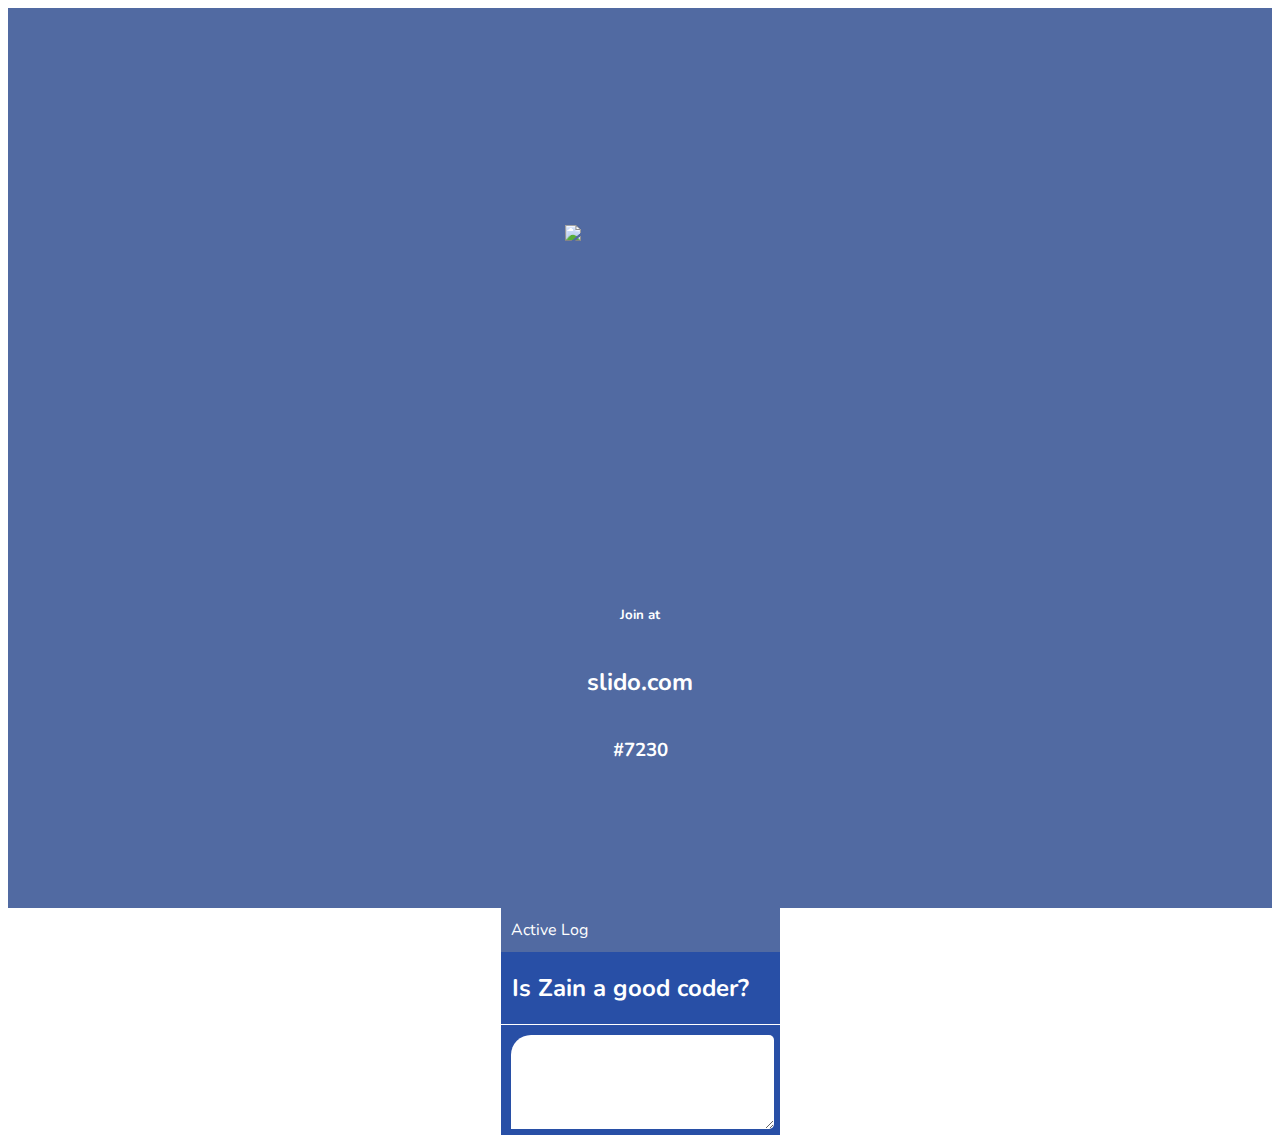
==== quizzy-designs/Screen.html @ 362f245c "intial commit" ====
<!DOCTYPE html>
<html lang="en">
    <head>
        <meta charset="UTF-8">
        <meta name="viewport" content="width=device-width, initial-scale=1.0">
        <title>Document</title>
        <link href="https://cdn.jsdelivr.net/npm/bootstrap@5.0.0-beta1/dist/css/bootstrap.min.css" rel="stylesheet" integrity="sha384-giJF6kkoqNQ00vy+HMDP7azOuL0xtbfIcaT9wjKHr8RbDVddVHyTfAAsrekwKmP1" crossorigin="anonymous">
        <link rel="stylesheet" href="screen.css">
        <script src="https://kit.fontawesome.com/2c36b1428e.js" crossorigin="anonymous"></script>
        <link href="https://fonts.googleapis.com/css2?family=Nunito:wght@700&display=swap" rel="stylesheet">
    </head>
    <body>
        <div
            class="screenParent">

            <!-- Its Screen 1st which is display:flex  class "toggle-flex" replace toggle-flex from toggle-None to hide   -->
            <div class="main toggle-none">
                <div class="container screen1div">
                    <div class="row  screen1">
                        <div class="col-lg-6 ScanTextDiv">
                            <div class="ScanText">

                                <h1>Join The</h1>
                                <h4>Eiusmod perspiciatis</h4>
                                <p>by scanning the code with your phone's camera.</p>

                            </div>
                        </div>
                        <div class="col-lg-6 imgDiv">
                            <div class="Image">

                                <img src="https://miro.medium.com/max/1424/1*sHmqYIYMV_C3TUhucHrT4w.png"/>
                                <div class="gradient"></div>

                                <!-- {!! QrCode::size(200)->size(300)->gradient(255, 0, 0,21,55,87,'vertical')->generate(route('quiz.take',$quiz->quiz_hash)); !!} -->
                            </div>
                        </div>

                    </div>
                </div>
            </div>
            <!-- screen 1st ends here -->

            <!-- its 2nd screen which is display:none replace toggle-None  from toggle-flex  to show-->
            <div class="main2 toggle-flex ">
                <div class="row screen2 col-lg-12 col-md-12">
                    <div class="col-lg-3 col-md-3 none">

                        <div class="col-lg-12 col-md-12 barDiv">
                            <div class="screen2Bar">
                                <img src="https://miro.medium.com/max/1424/1*sHmqYIYMV_C3TUhucHrT4w.png"/>

                            </div>

                        </div>
                        <div class="col-lg-12 col-md-12 screen2Left">
                            <h5>Join at</h5>
                            <h2>slido.com</h2>
                            <h3>#7230</h3>

                        </div>
                    </div>
                    <div class="col-lg-9 col-md-9 chatBody" style="padding: 0;">
                        <div class="col-lg-12 col-md-12">

                            <div class="header col-lg-12 col-md-12">
                                <div>
                                    <div class="activeLOg">
                                        <i class="fas fa-list-ul"></i>
                                        <p>
                                            Active Log</p>
                                    </div>
                                </div>
                            </div>
                            <div class=" col-lg-12 col-md-12 quizBody">

                                <div class="col-lg-12 col-md-12 quizQ">
                                    <h3>Is Zain a good coder?</h3>
                                </div>
                                <div class="quizAns col-lg-12 col-md-12 none toggle-none">
                                    <ul>
                                        <li class="ans">Yes, of Course
                                            <br>
                                            <!-- Its Progress bar which is display none  replace toggle-None from toggle-flex to show  -->
                                            <div class="flex-wrap progress-div toggle-None">
                                                <div class="progress progressBar">
                                                    <div class="progress-bar progress-bar-striped progress-bar-animated " role="progressbar" aria-valuenow="75" aria-valuemin="0" aria-valuemax="100" style="width: 75%"></div>
                                                </div>
                                                <p>
                                                    75%
                                                </p>
                                            </div>
                                        </li>

                                        <li class="ans">Maybe
                                            <br>
                                            <!-- Its Progress bar which is display none  replace toggle-None from toggle-flex for show  -->
                                            <div class="flex-wrap progress-div toggle-None">

                                                <div class="progress progressBar" style="width: 35px;">
                                                    <div class="progress-bar progress-bar-striped progress-bar-animated " role="progressbar" aria-valuenow="0" aria-valuemin="0" aria-valuemax="100" style="width: 0%"></div>
                                                </div>
                                                <p>
                                                    0%
                                                </p>
                                            </div>
                                        </li>

                                        <li class="ans">No, I think Mohsin taught him.
                                            <br>
                                            <!-- Its Progress bar which is display none  replace toggle-None from toggle-flex for show  -->
                                            <div class="flex-wrap progress-div toggle-None">
                                                <div class="progress progressBar" style="width: 35px;">
                                                    <div class="progress-bar progress-bar-striped progress-bar-animated " role="progressbar" aria-valuenow="0" aria-valuemin="0" aria-valuemax="100" style="width: 0%"></div>
                                                </div>
                                                <p>

                                                    0%
                                                </p>
                                            </div>
                                        </li>

                                    </ul>
                                </div>
                                <!-- Its Comment Box which is display none  replace toggle-None from toggle-flex for show  -->
                                <div class="commentBox col-lg-12 col-md-12 form-floating toggle-flex">
                                    <div class="commentBoxDiv">
                                        <textarea cols="30" rows="10"></textarea>
                                        <!-- <div class="arrow"></div> -->
                                        <label for="floatingTextarea"></label>
                                    </div>
                                </div>


                            </div>
                        </div>
                    </div>
                </div>


            </div>
            <!-- 2nd screen ends here -->

        </div>
    </body>
    <script src="https://cdn.jsdelivr.net/npm/bootstrap@5.0.0-beta1/dist/js/bootstrap.bundle.min.js" integrity="sha384-ygbV9kiqUc6oa4msXn9868pTtWMgiQaeYH7/t7LECLbyPA2x65Kgf80OJFdroafW" crossorigin="anonymous"></script>
</html>
---- quizzy-designs/screen.css ----
/* toggle classses */

.toggle-none {
    display: none !important;
}
.toggle-block {
    display: block !important;
}
.toggle-flex {
    display: flex !important;
}
/*  */
* {
    font-family: "Nunito", sans-serif;
}

.main {
    height: 100vh;

    align-items: center;
    justify-content: center;
    background-color: #284fa6;
}
.main .screen1div {
    height: 50vh;
}

.ScanTextDiv {
    display: flex;
    flex-direction: column;
    align-items: center;
    justify-content: center;
}
.ScanText {
    color: white;
    text-align: center;
}
.ScanText h1 {
    font-size: 84px;
}
.ScanText h4 {
    font-size: 54px;
}
.ScanText p {
    font-size: 24px;
}
.imgDiv {
    display: flex;
    align-items: center;
    justify-content: center;
}
.Image {
    width: 250px;
    height: 250px;
    display: flex;
    align-items: center;
    justify-content: center;
}
.Image .gradient {
    width: 250px;
    background: -webkit-linear-gradient(to bottom, #fbd3e9, #bb377d);
    background: linear-gradient(to bottom, #ef453552, #ffffff00);
    height: 250px;
    position: absolute;
}
.Image img {
    width: 100%;
    height: 100%;
}
/* .main2Header{
    background-color: #516aa2;
    height: 100px;

} */
.main2 {
    height: 100vh;
    align-items: center;
    justify-content: center;
    background-color: #516aa2;
}
.screen2 {
    height: 100vh;
}
.screen2 .screen2Bar {
    /* width: 200px; */
    display: flex;
    /* align-items: center; */
    justify-content: center;
    width: 150px;
}
.screen2 .barDiv {
    height: 50vh;
    display: flex;
    align-items: center;
    justify-content: center;
}
.screen2 .screen2Bar img {
    width: 100%;
}
.screen2Left {
    color: white;
    text-align: center;
    height: 50vh;

    display: flex;
    flex-direction: column;
    align-items: center;
    justify-content: center;
}
.screen2Left h1 {
    font-size: 50px;
}
.screen2Left h4 {
    font-size: 40px;
    font-weight: 400;
}
.chatBody {
    background-color: #284fa6;
    padding: 0px;
}
.chatBody .header {
    background-color: #516aa2;
}
.activeLOg {
    display: flex;
    padding: 11px 0px;
    align-items: center;
    font-size: 16px;
    color: white;
}
.activeLOg p {
    margin: 0px;
}
.activeLOg i {
    margin-right: 10px;
}
.quizBody {
    border-radius: 2px;
}
.quizBody .quizQ {
    color: white;
    border-bottom: 1px solid white;
}
.quizBody .quizQ h3 {
    margin: 0px;
    padding: 20px 11px;
    font-size: 24px;
}
.quizBody .quizAns {
    /* display: none; */
}
.quizBody .quizAns ul {
    color: white;
    font-size: 20px;
    padding: 10px 35px;
}
.quizBody .quizAns .ans {
    padding: 0px 0px 24px 10px;
}
.quizBody .ans::marker {
    content: "\2022";
    color: skyblue;
    font-size: 30px;
}
.progressBar {
    border-radius: 30px !important;
    width: 70%;
    margin-right: 10px;
    /* display: none; */
}
.progress-div {
    align-items: center;
}
.progress-div p {
    /* display: none; */
    margin: 0px;
}
.commentBox {
    /* display: flex; */
    align-items: center;
    justify-content: center;
    padding: 10px 10px;
}
.commentBox .commentBoxDiv {
    width: 100%;
    height: 90px;
}
/* .commentBox .commentBoxDiv{
    width: 10px;
    height: 10px;
    color: white;
} */
.commentBox .commentBoxDiv textarea {
    outline: none;
    width: 100%;
    height: 100%;
    border-radius: 20px;
    border-top-right-radius: 5px;
    border-bottom-left-radius: 0px;
    border-width: 0px;
    border-bottom-right-radius: 5px;
}
@media screen and (max-width: 1000px) {
    .screen1 {
        flex-direction: column-reverse;
    }
}

@media screen and (max-width: 767px) {
    .none {
        /* display: none; */
    }

    .chatBody .header {
        /* background-color: #516aa2; */
        padding: 0px 10px;
    }
    .screen2 {
        width: 100%;
    }
    .ScanText {
        margin-top: 30px;
    }
    .ScanText h1 {
        font-size: 40px;
    }
    .ScanText h4 {
        font-size: 30px;
    }
    .ScanText p {
        font-size: 15px;
    }
}
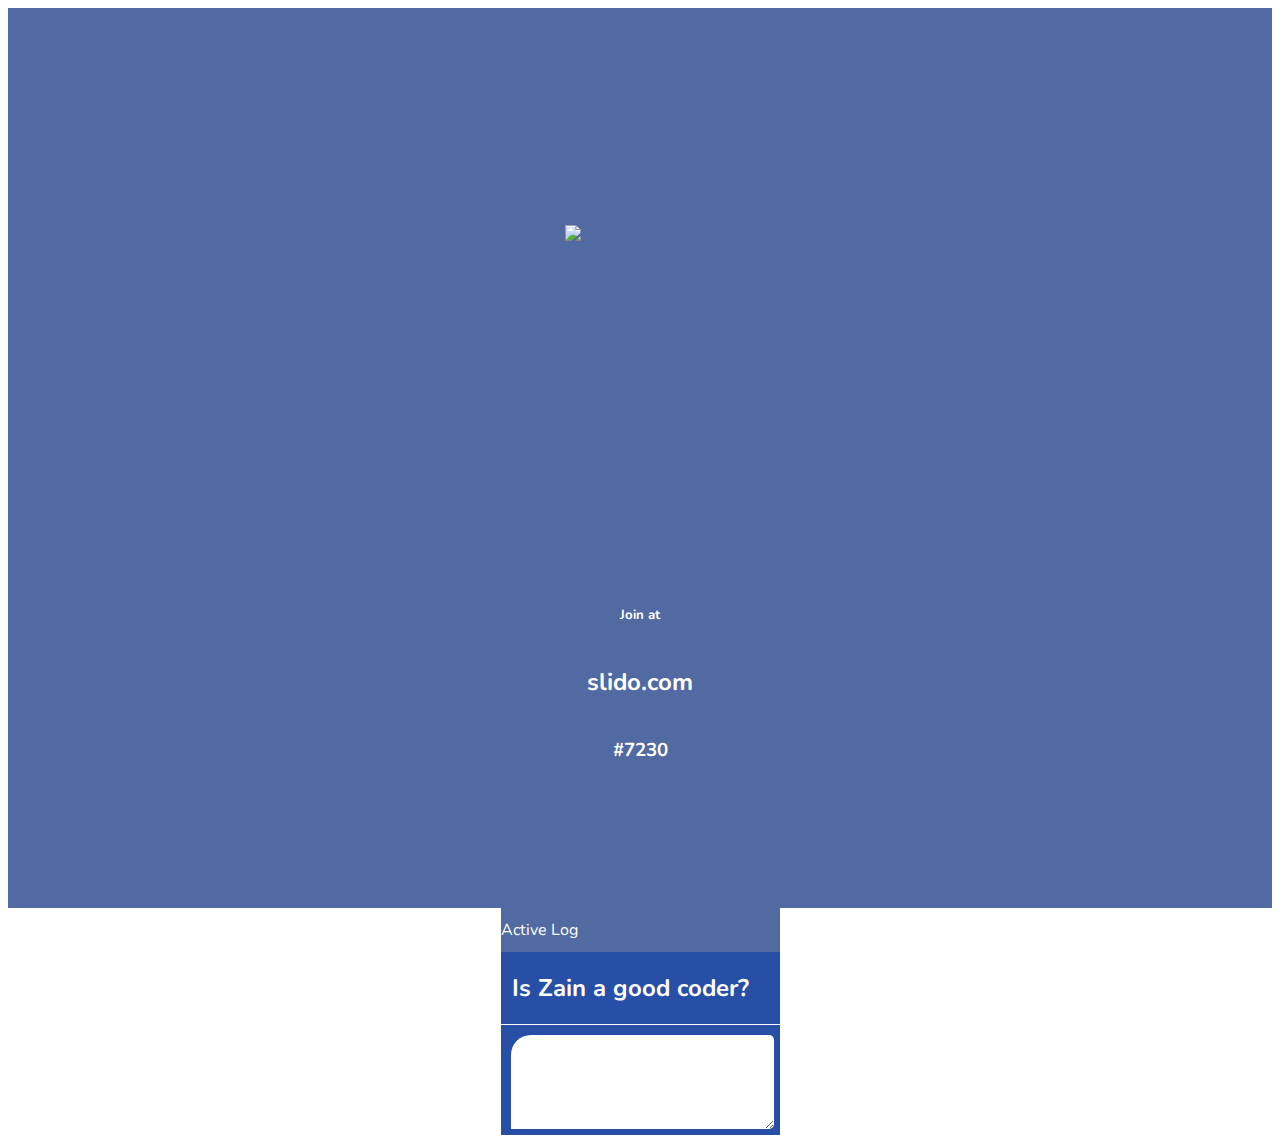
==== commit 6b97a6f7: "wip" ====
--- a/quizzy-designs/Screen.html
+++ b/quizzy-designs/Screen.html
@@ -6,7 +6,6 @@
         <title>Document</title>
         <link href="https://cdn.jsdelivr.net/npm/bootstrap@5.0.0-beta1/dist/css/bootstrap.min.css" rel="stylesheet" integrity="sha384-giJF6kkoqNQ00vy+HMDP7azOuL0xtbfIcaT9wjKHr8RbDVddVHyTfAAsrekwKmP1" crossorigin="anonymous">
         <link rel="stylesheet" href="screen.css">
-        <script src="https://kit.fontawesome.com/2c36b1428e.js" crossorigin="anonymous"></script>
         <link href="https://fonts.googleapis.com/css2?family=Nunito:wght@700&display=swap" rel="stylesheet">
     </head>
     <body>
@@ -42,7 +41,7 @@
             <!-- screen 1st ends here -->
 
             <!-- its 2nd screen which is display:none replace toggle-None  from toggle-flex  to show-->
-            <div class="main2 toggle-flex ">
+            <div class="main2 toggle-flex">
                 <div class="row screen2 col-lg-12 col-md-12">
                     <div class="col-lg-3 col-md-3 none">
 
@@ -66,7 +65,7 @@
                             <div class="header col-lg-12 col-md-12">
                                 <div>
                                     <div class="activeLOg">
-                                        <i class="fas fa-list-ul"></i>
+                                        <!-- <i class="fas fa-list-ul"></i> -->
                                         <p>
                                             Active Log</p>
                                     </div>
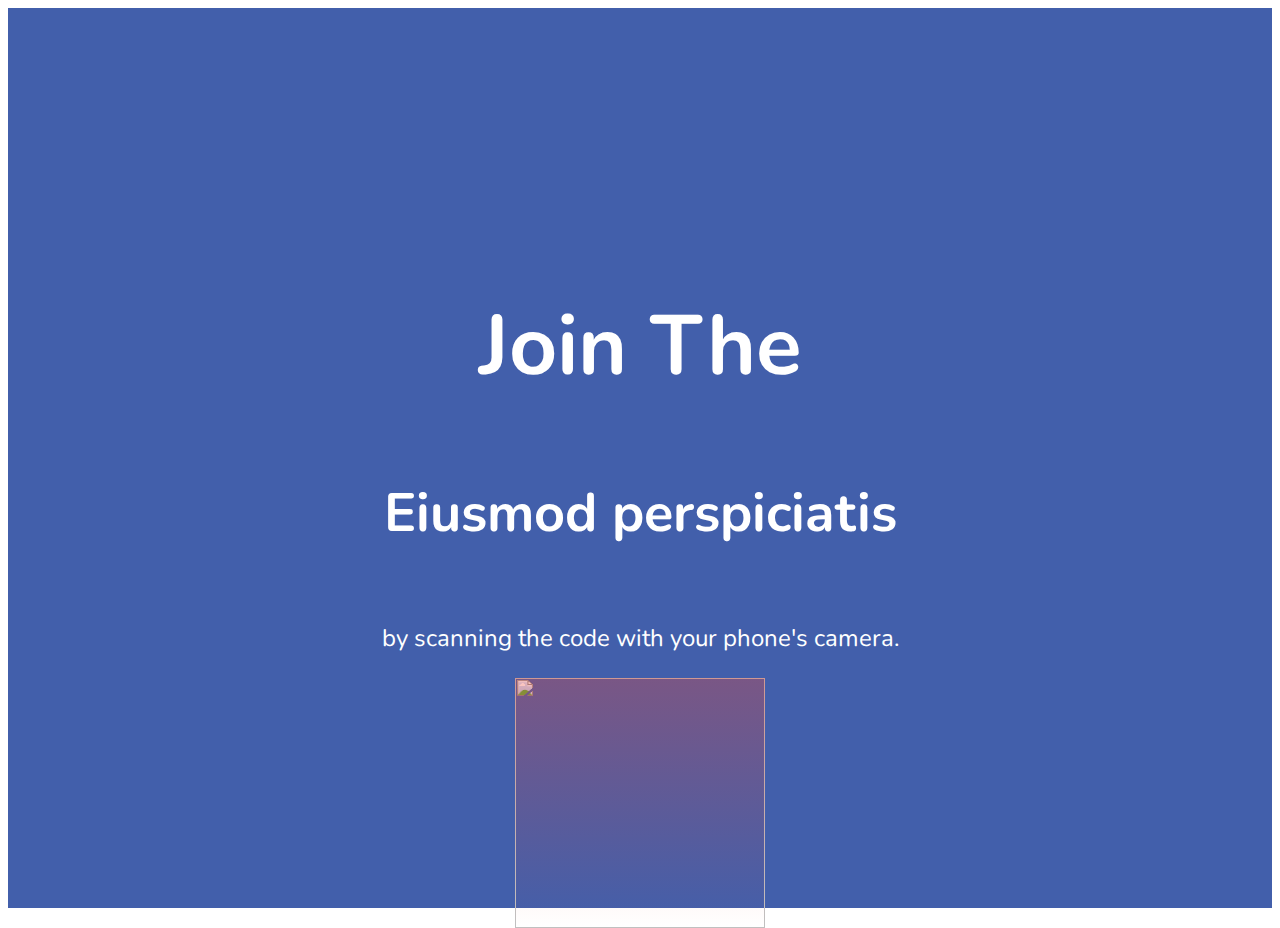
==== commit 12fad71d: "left bar alteration" ====
--- a/quizzy-designs/Screen.html
+++ b/quizzy-designs/Screen.html
@@ -6,6 +6,7 @@
         <title>Document</title>
         <link href="https://cdn.jsdelivr.net/npm/bootstrap@5.0.0-beta1/dist/css/bootstrap.min.css" rel="stylesheet" integrity="sha384-giJF6kkoqNQ00vy+HMDP7azOuL0xtbfIcaT9wjKHr8RbDVddVHyTfAAsrekwKmP1" crossorigin="anonymous">
         <link rel="stylesheet" href="screen.css">
+        <script src="https://kit.fontawesome.com/2c36b1428e.js" crossorigin="anonymous"></script>
         <link href="https://fonts.googleapis.com/css2?family=Nunito:wght@700&display=swap" rel="stylesheet">
     </head>
     <body>
@@ -13,7 +14,7 @@
             class="screenParent">
 
             <!-- Its Screen 1st which is display:flex  class "toggle-flex" replace toggle-flex from toggle-None to hide   -->
-            <div class="main toggle-none">
+            <div class="main toggle-flex">
                 <div class="container screen1div">
                     <div class="row  screen1">
                         <div class="col-lg-6 ScanTextDiv">
@@ -41,14 +42,16 @@
             <!-- screen 1st ends here -->
 
             <!-- its 2nd screen which is display:none replace toggle-None  from toggle-flex  to show-->
-            <div class="main2 toggle-flex">
-                <div class="row screen2 col-lg-12 col-md-12">
+            <div class="main2 toggle-None ">
+                <d  iv class="row screen2 col-lg-12 col-md-12">
                     <div class="col-lg-3 col-md-3 none">
 
                         <div class="col-lg-12 col-md-12 barDiv">
-                            <div class="screen2Bar">
-                                <img src="https://miro.medium.com/max/1424/1*sHmqYIYMV_C3TUhucHrT4w.png"/>
+                            <div class="screen2Div">
+                                <div class="screen2Bar">
+                                    <img src="https://miro.medium.com/max/1424/1*sHmqYIYMV_C3TUhucHrT4w.png"/>
 
+                                </div>
                             </div>
 
                         </div>
@@ -64,10 +67,17 @@
 
                             <div class="header col-lg-12 col-md-12">
                                 <div>
-                                    <div class="activeLOg">
-                                        <!-- <i class="fas fa-list-ul"></i> -->
+                                     <!-- Its Progress bar which is display flex  replace toggle-flex from toggle-None  to show  -->
+                                    <div class="activeLOg toggle-flex">
+                                        <i class="fas fa-list-ul"></i>
                                         <p>
                                             Active Log</p>
+                                    </div>
+                                            <!-- Its Progress bar which is display none  replace toggle-None from toggle-flex to show  -->
+                                    <div class="activeLOg toggle-None">
+                                        <i class="fas fa-lock"></i>
+                                        <p>
+                                            Voting closed</p>
                                     </div>
                                 </div>
                             </div>
@@ -76,7 +86,7 @@
                                 <div class="col-lg-12 col-md-12 quizQ">
                                     <h3>Is Zain a good coder?</h3>
                                 </div>
-                                <div class="quizAns col-lg-12 col-md-12 none toggle-none">
+                                <div class="quizAns col-lg-12 col-md-12 ">
                                     <ul>
                                         <li class="ans">Yes, of Course
                                             <br>
@@ -122,7 +132,7 @@
                                     </ul>
                                 </div>
                                 <!-- Its Comment Box which is display none  replace toggle-None from toggle-flex for show  -->
-                                <div class="commentBox col-lg-12 col-md-12 form-floating toggle-flex">
+                                <div class="commentBox col-lg-12 col-md-12 form-floating toggle-None">
                                     <div class="commentBoxDiv">
                                         <textarea cols="30" rows="10"></textarea>
                                         <!-- <div class="arrow"></div> -->
--- a/quizzy-designs/screen.css
+++ b/quizzy-designs/screen.css
@@ -1,9 +1,9 @@
 /* toggle classses */
 
-.toggle-none {
+.toggle-None {
     display: none !important;
 }
-.toggle-block {
+.toggle-Block {
     display: block !important;
 }
 .toggle-flex {
@@ -19,7 +19,7 @@
 
     align-items: center;
     justify-content: center;
-    background-color: #284fa6;
+    background-color: #425fab;
 }
 .main .screen1div {
     height: 50vh;
@@ -76,17 +76,23 @@
     height: 100vh;
     align-items: center;
     justify-content: center;
-    background-color: #516aa2;
+    background-color: #375baa;
 }
 .screen2 {
     height: 100vh;
+    background-color: #375baa;
 }
 .screen2 .screen2Bar {
     /* width: 200px; */
     display: flex;
     /* align-items: center; */
     justify-content: center;
-    width: 150px;
+    width: 60%;
+    margin: 0 auto;
+}
+.screen2Div {
+    width: 100%;
+    height: 74%;
 }
 .screen2 .barDiv {
     height: 50vh;
@@ -107,23 +113,26 @@
     align-items: center;
     justify-content: center;
 }
-.screen2Left h1 {
+.screen2Left h5 {
     font-size: 50px;
 }
-.screen2Left h4 {
+.screen2Left h2 {
+    font-size: 67px;
+    /* font-weight: 400; */
+}
+.screen2Left h3 {
     font-size: 40px;
-    font-weight: 400;
+    /* font-weight: 400; */
 }
 .chatBody {
-    background-color: #284fa6;
     padding: 0px;
 }
-.chatBody .header {
-    background-color: #516aa2;
-}
+/* .chatBody .header {
+    background-color: #375baa;
+} */
 .activeLOg {
-    display: flex;
-    padding: 11px 0px;
+    /* display: flex; */
+    padding: 18px 0px;
     align-items: center;
     font-size: 16px;
     color: white;
@@ -136,6 +145,9 @@
 }
 .quizBody {
     border-radius: 2px;
+    background-color: #203c74;
+    height: calc(100vh - 60px);
+    border-top-left-radius: 6px;
 }
 .quizBody .quizQ {
     color: white;
@@ -148,6 +160,7 @@
 }
 .quizBody .quizAns {
     /* display: none; */
+    /* height: calc(100vh - 60px); */
 }
 .quizBody .quizAns ul {
     color: white;
@@ -163,8 +176,9 @@
     font-size: 30px;
 }
 .progressBar {
-    border-radius: 30px !important;
+    border-radius: 40px !important;
     width: 70%;
+    height: 25px;
     margin-right: 10px;
     /* display: none; */
 }
@@ -208,7 +222,7 @@
 
 @media screen and (max-width: 767px) {
     .none {
-        /* display: none; */
+        display: none;
     }
 
     .chatBody .header {
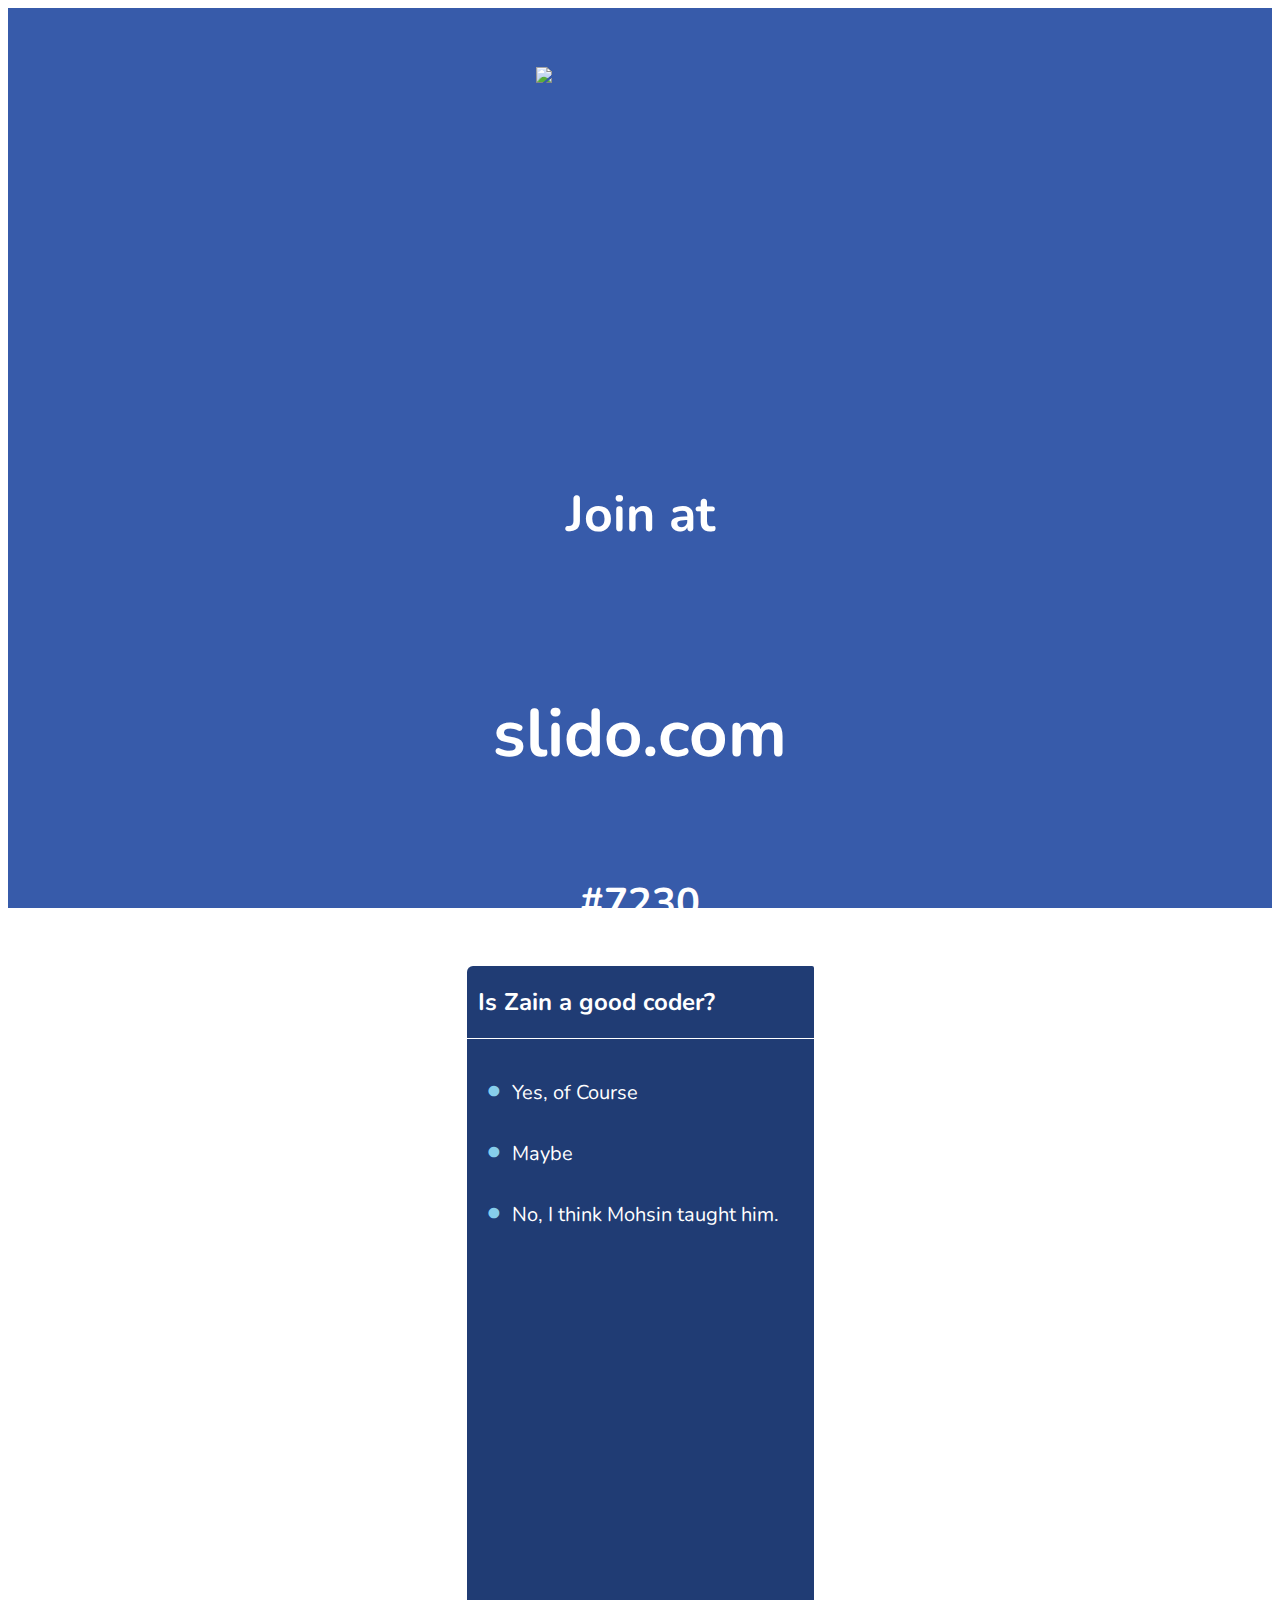
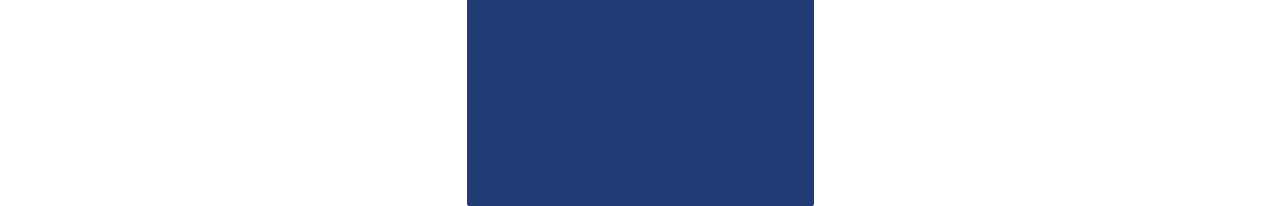
==== commit be837e31: "short form" ====
--- a/quizzy-designs/Screen.html
+++ b/quizzy-designs/Screen.html
@@ -13,8 +13,8 @@
         <div
             class="screenParent">
 
-            <!-- Its Screen 1st which is display:flex  class "toggle-flex" replace toggle-flex from toggle-None to hide   -->
-            <div class="main toggle-flex">
+            <!-- Its Screen 1st which is display:flex  class "toggle-flex" replace toggle-flex from toggle-none to hide   -->
+            <div class="main toggle-none">
                 <div class="container screen1div">
                     <div class="row  screen1">
                         <div class="col-lg-6 ScanTextDiv">
@@ -41,8 +41,8 @@
             </div>
             <!-- screen 1st ends here -->
 
-            <!-- its 2nd screen which is display:none replace toggle-None  from toggle-flex  to show-->
-            <div class="main2 toggle-None ">
+            <!-- its 2nd screen which is display:none replace toggle-none  from toggle-flex  to show-->
+            <div class="main2 toggle-flex">
                 <d  iv class="row screen2 col-lg-12 col-md-12">
                     <div class="col-lg-3 col-md-3 none">
 
@@ -67,14 +67,14 @@
 
                             <div class="header col-lg-12 col-md-12">
                                 <div>
-                                     <!-- Its Progress bar which is display flex  replace toggle-flex from toggle-None  to show  -->
+                                     <!-- Its Progress bar which is display flex  replace toggle-flex from toggle-none  to show  -->
                                     <div class="activeLOg toggle-flex">
                                         <i class="fas fa-list-ul"></i>
                                         <p>
                                             Active Log</p>
                                     </div>
-                                            <!-- Its Progress bar which is display none  replace toggle-None from toggle-flex to show  -->
-                                    <div class="activeLOg toggle-None">
+                                            <!-- Its Progress bar which is display none  replace toggle-none from toggle-flex to show  -->
+                                    <div class="activeLOg toggle-none">
                                         <i class="fas fa-lock"></i>
                                         <p>
                                             Voting closed</p>
@@ -90,8 +90,8 @@
                                     <ul>
                                         <li class="ans">Yes, of Course
                                             <br>
-                                            <!-- Its Progress bar which is display none  replace toggle-None from toggle-flex to show  -->
-                                            <div class="flex-wrap progress-div toggle-None">
+                                            <!-- Its Progress bar which is display none  replace toggle-none from toggle-flex to show  -->
+                                            <div class="flex-wrap progress-div toggle-none">
                                                 <div class="progress progressBar">
                                                     <div class="progress-bar progress-bar-striped progress-bar-animated " role="progressbar" aria-valuenow="75" aria-valuemin="0" aria-valuemax="100" style="width: 75%"></div>
                                                 </div>
@@ -103,8 +103,8 @@
 
                                         <li class="ans">Maybe
                                             <br>
-                                            <!-- Its Progress bar which is display none  replace toggle-None from toggle-flex for show  -->
-                                            <div class="flex-wrap progress-div toggle-None">
+                                            <!-- Its Progress bar which is display none  replace toggle-none from toggle-flex for show  -->
+                                            <div class="flex-wrap progress-div toggle-none">
 
                                                 <div class="progress progressBar" style="width: 35px;">
                                                     <div class="progress-bar progress-bar-striped progress-bar-animated " role="progressbar" aria-valuenow="0" aria-valuemin="0" aria-valuemax="100" style="width: 0%"></div>
@@ -117,8 +117,8 @@
 
                                         <li class="ans">No, I think Mohsin taught him.
                                             <br>
-                                            <!-- Its Progress bar which is display none  replace toggle-None from toggle-flex for show  -->
-                                            <div class="flex-wrap progress-div toggle-None">
+                                            <!-- Its Progress bar which is display none  replace toggle-none from toggle-flex for show  -->
+                                            <div class="flex-wrap progress-div toggle-none">
                                                 <div class="progress progressBar" style="width: 35px;">
                                                     <div class="progress-bar progress-bar-striped progress-bar-animated " role="progressbar" aria-valuenow="0" aria-valuemin="0" aria-valuemax="100" style="width: 0%"></div>
                                                 </div>
@@ -131,8 +131,8 @@
 
                                     </ul>
                                 </div>
-                                <!-- Its Comment Box which is display none  replace toggle-None from toggle-flex for show  -->
-                                <div class="commentBox col-lg-12 col-md-12 form-floating toggle-None">
+                                <!-- Its Comment Box which is display none  replace toggle-none from toggle-flex for show  -->
+                                <div class="commentBox col-lg-12 col-md-12 form-floating toggle-none">
                                     <div class="commentBoxDiv">
                                         <textarea cols="30" rows="10"></textarea>
                                         <!-- <div class="arrow"></div> -->
--- a/quizzy-designs/screen.css
+++ b/quizzy-designs/screen.css
@@ -1,9 +1,9 @@
 /* toggle classses */
 
-.toggle-None {
+.toggle-none {
     display: none !important;
 }
-.toggle-Block {
+.toggle-block {
     display: block !important;
 }
 .toggle-flex {
